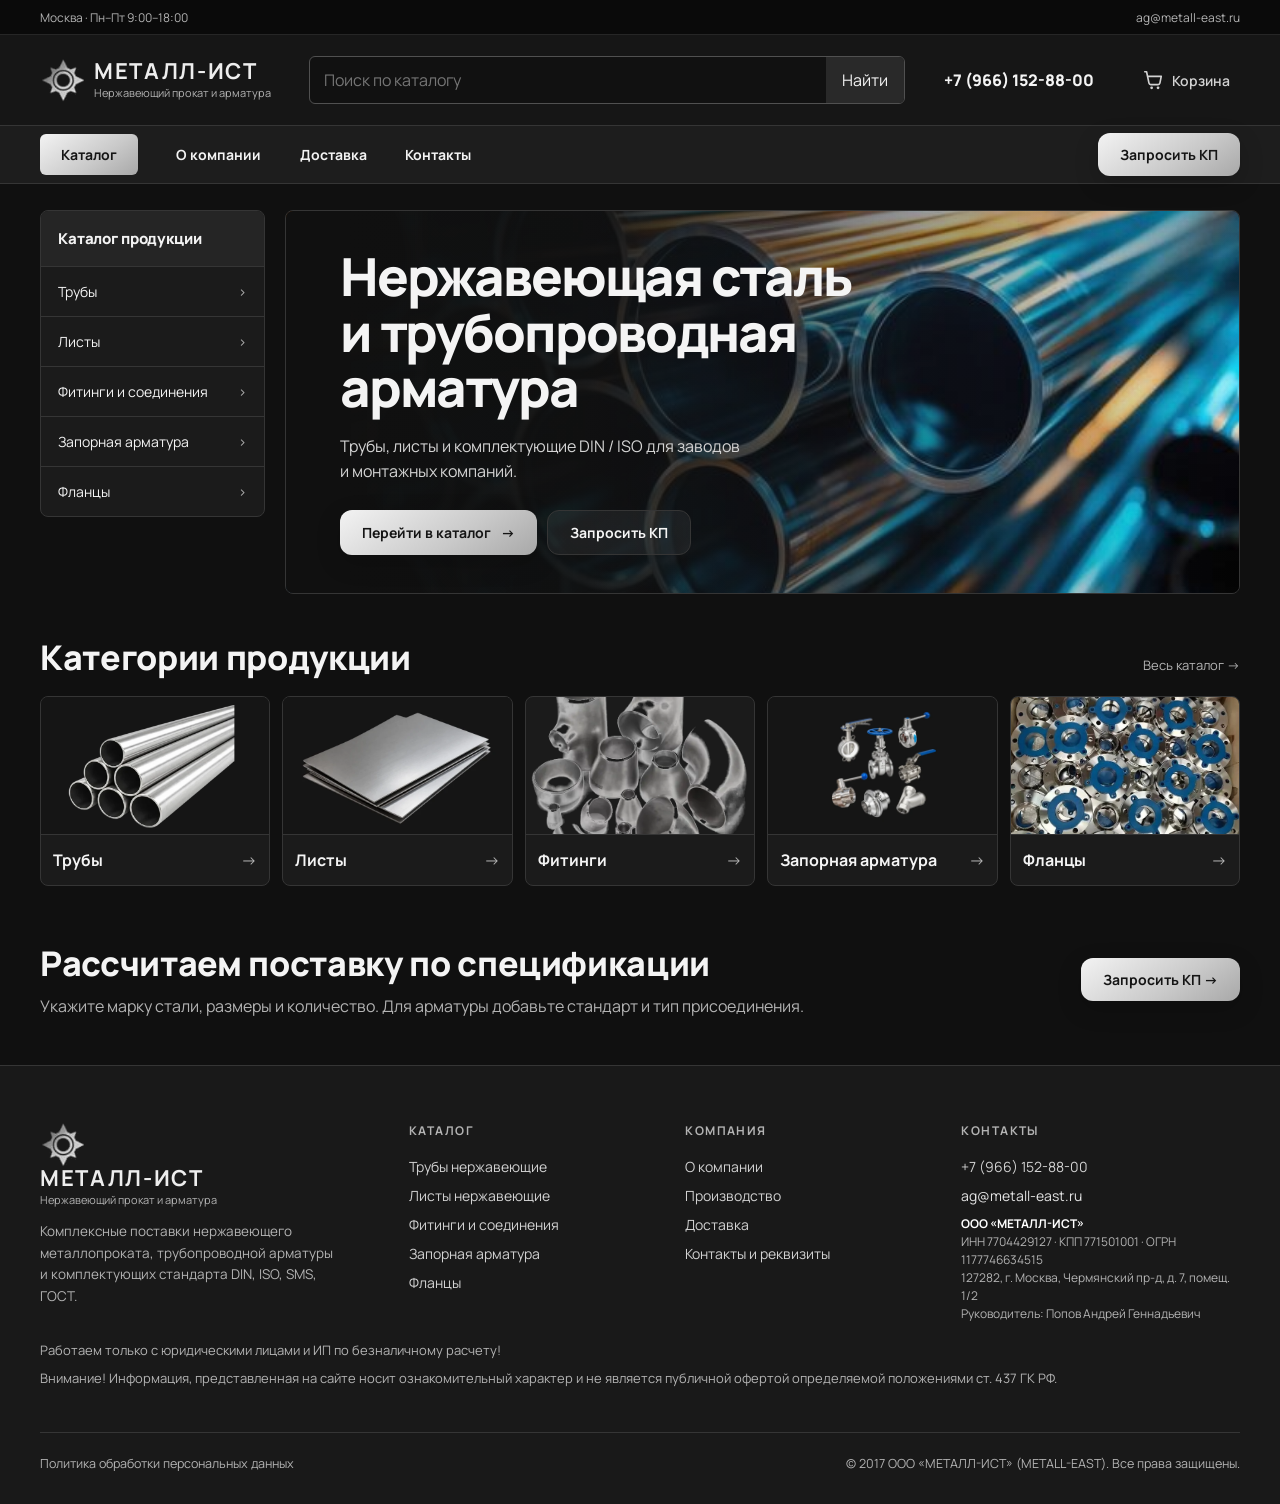
==== index.html @ fb758e83 "Enlarge pipe and sheet photos on homepage cards" ====
<!DOCTYPE html>
<html lang="ru">
<head>
<meta charset="UTF-8">
<meta name="viewport" content="width=device-width, initial-scale=1.0">
<title>МЕТАЛЛ-ИСТ — Нержавеющая сталь и инженерная арматура</title>
<meta name="description" content="Поставки нержавеющей стали, трубопроводной арматуры и комплектующих от ведущих производителей. Широкий ассортимент, стабильные поставки.">
<link rel="preconnect" href="https://fonts.googleapis.com">
<link href="https://fonts.googleapis.com/css2?family=Inter:wght@400;500;600;700;800&family=Manrope:wght@400;500;600;700;800&display=swap" rel="stylesheet">
<link rel="stylesheet" href="css/style.css?v=range-photos-32">
</head>
<body>
<div id="site-header"></div>

<main class="home">
  <div class="container home-top">
    <aside class="category-menu" aria-label="Разделы каталога">
      <h2>Каталог продукции</h2>
      <a href="catalog.html?cat=truby">Трубы <span>›</span></a>
      <a href="catalog.html?cat=listy">Листы <span>›</span></a>
      <a href="catalog.html?cat=fitingi">Фитинги и соединения <span>›</span></a>
      <a href="catalog.html?cat=krany">Запорная арматура <span>›</span></a>
      <a href="catalog.html?cat=flantsy">Фланцы <span>›</span></a>
    </aside>
    <section class="steel-hero">
      <div class="steel-hero-copy">
        <h1>Нержавеющая сталь и трубопроводная арматура</h1>
        <p>Трубы, листы и комплектующие DIN / ISO для заводов и монтажных компаний.</p>
        <div class="steel-actions">
          <a class="btn btn-blue" href="catalog.html">Перейти в каталог <span aria-hidden="true">→</span></a>
          <button class="btn btn-ghost" type="button" data-modal>Запросить КП</button>
        </div>
      </div>
    </section>
  </div>

  <section class="container range" aria-labelledby="range-title">
    <div class="range-head"><h2 id="range-title">Категории продукции</h2><a href="catalog.html">Весь каталог →</a></div>
    <div class="range-grid">
      <a href="catalog.html?cat=truby"><div class="range-photo range-photo-tubes"><img src="img/tube-welded.webp" alt=""></div><strong>Трубы</strong><span>→</span></a>
      <a href="catalog.html?cat=listy"><div class="range-photo range-photo-sheets"><img src="img/stainless-sheets.webp" alt=""></div><strong>Листы</strong><span>→</span></a>
      <a href="catalog.html?cat=fitingi"><img src="img/cat-fittings.png" alt=""><strong>Фитинги</strong><span>→</span></a>
      <a href="catalog.html?cat=krany"><img src="img/shutoff-valves-collage.webp" alt="" style="object-fit:contain;background:#151515"><strong>Запорная арматура</strong><span>→</span></a>
      <a href="catalog.html?cat=flantsy"><img src="img/cat-flanges.jpg" alt=""><strong>Фланцы</strong><span>→</span></a>
    </div>
  </section>

  <section class="container home-quote" id="features">
    <div>
      <h2>Рассчитаем поставку по спецификации</h2>
      <p>Укажите марку стали, размеры и количество. Для арматуры добавьте стандарт и тип присоединения.</p>
    </div>
    <button type="button" class="btn btn-blue" data-modal>Запросить КП →</button>
  </section>
</main>

<div id="site-footer"></div>
<script src="js/data.js?v=sheet-photos-31"></script>
<script src="js/layout.js?v=consent-19"></script>
<script src="js/main.js?v=consent-19"></script>
</body>
</html>
---- css/style.css ----
:root {
  --bg: #101010;
  --bg2: #191919;
  --panel: #1b1b1b;
  --line: #353535;
  --accent: #e4e4e4;
  --accent-dark: #ababab;
  --text: #f4f4f4;
  --muted: #b3b3b3;
  --radius: 8px;
  --btn-grad: linear-gradient(145deg, #f3f3f3, #c9c9c9 60%, #a8a8a8);
  --btn-text: #151515;
  --glow: rgba(0, 0, 0, .18);
  --glow-hover: rgba(255, 255, 255, .1);
  --card-hover-border: #8e8e8e;
  --hero-glow: rgba(255, 255, 255, .07);
}

/* Базовый сброс */
* { margin: 0; padding: 0; box-sizing: border-box; }
html { scroll-behavior: smooth; }
body {
  font-family: 'Manrope', 'Inter', system-ui, sans-serif;
  background: var(--bg);
  color: var(--text);
  -webkit-font-smoothing: antialiased;
  overflow-x: hidden;
  transition: background-color .3s ease, color .3s ease;
}
a { color: inherit; text-decoration: none; }
ul { list-style: none; }
img { display: block; max-width: 100%; }
.container { max-width: 1400px; margin: 0 auto; padding: 0 40px; }
h1, h2, h3 { font-weight: 800; letter-spacing: -.01em; }

/* ==========================================================================
   HEADER / НАВИГАЦИЯ
   ========================================================================== */
/* Кнопки */
.btn {
  display: inline-flex;
  align-items: center;
  gap: 10px;
  padding: 12px 22px;
  border-radius: 12px;
  font-weight: 700;
  font-size: 14px;
  border: none;
  cursor: pointer;
  transition: transform .2s, box-shadow .2s, background .2s, filter .2s;
  white-space: nowrap;
  font-family: inherit;
}
.btn-blue {
  background: var(--btn-grad);
  color: var(--btn-text);
  box-shadow: 0 8px 24px var(--glow);
}
.btn-blue:hover {
  transform: translateY(-2px);
  box-shadow: 0 12px 32px var(--glow-hover);
  filter: brightness(1.06);
}
.btn-ghost { background: rgba(255, 255, 255, .06); color: var(--text); border: 1px solid var(--line); }
.btn-ghost:hover { background: rgba(255, 255, 255, .12); }
.btn-white { background: #fff; color: #101010; }
.btn-white:hover { transform: translateY(-2px); box-shadow: 0 12px 30px rgba(255, 255, 255, .15); }

/* Корзина */
.cart-link { position: relative; display: flex; align-items: center; gap: 8px; font-size: 14px; font-weight: 600; color: #d2d2d2; padding: 10px; border-radius: 10px; transition: background .2s; }
.cart-link:hover { background: rgba(255, 255, 255, .07); }
.cart-count {
  position: absolute;
  top: 2px; right: 2px;
  min-width: 18px; height: 18px;
  border-radius: 9px;
  background: var(--accent);
  color: var(--btn-text);
  font-size: 11px; font-weight: 800;
  display: flex; align-items: center; justify-content: center;
  padding: 0 5px;
}
.cart-count:empty { display: none; }

/* Типографика страниц */
.page { padding: 46px 0 80px; min-height: 100vh; }
.page-head { margin-bottom: 44px; }
.eyebrow { display: flex; align-items: center; gap: 12px; color: var(--accent); font-size: 13px; font-weight: 700; letter-spacing: .22em; text-transform: uppercase; }
.eyebrow::before { content: ''; width: 34px; height: 2px; background: var(--accent); }
.page-head h1 { font-size: clamp(30px, 3.4vw, 48px); margin-top: 16px; }
.page-head p { color: var(--muted); margin-top: 12px; max-width: 560px; line-height: 1.6; }

.about-visual { position: relative; border-radius: 18px; overflow: hidden; height: 430px; border: 1px solid var(--line); }
.about-visual img { width: 100%; height: 100%; object-fit: cover; }
.about-visual::after { content: ''; position: absolute; inset: 0; background: linear-gradient(120deg, rgba(12, 12, 12, .35), transparent 45%, var(--hero-glow)); }
.about-visual .badge { position: absolute; left: 22px; bottom: 22px; z-index: 2; background: rgba(12, 12, 12, .82); backdrop-filter: blur(8px); border: 1px solid var(--line); border-radius: 12px; padding: 14px 18px; }
.badge b { font-size: 15px; }
.badge span { display: block; font-size: 12px; color: var(--muted); margin-top: 2px; }

/* CTA полоса */
.cta-band { padding: 80px 0; background: linear-gradient(120deg, rgba(255, 255, 255, .10), rgba(255, 255, 255, .02)), var(--bg2); border-top: 1px solid var(--line); border-bottom: 1px solid var(--line); }
.cta-inner { display: flex; align-items: center; justify-content: space-between; gap: 32px; flex-wrap: wrap; }
.cta-inner h2 { font-size: clamp(24px, 2.4vw, 34px); max-width: 520px; line-height: 1.2; }

/* ==========================================================================
   СТРАНИЦА КАТАЛОГА (CATALOG.HTML)
   ========================================================================== */
.products-grid { display: grid; grid-template-columns: repeat(3, 1fr); gap: 20px; }
.product-card { border: 1px solid var(--line); border-radius: var(--radius); background: linear-gradient(160deg, rgba(255, 255, 255, .05), rgba(255, 255, 255, .015)); overflow: hidden; display: flex; flex-direction: column; transition: transform .25s, border-color .25s, box-shadow .25s; }
.product-card:hover { transform: translateY(-4px); border-color: var(--card-hover-border); box-shadow: 0 12px 30px rgba(0, 0, 0, .35); }
.product-card .p-img { height: 200px; display: flex; align-items: center; justify-content: center; background: radial-gradient(300px 140px at 50% 60%, rgba(255, 255, 255, .10), transparent 70%), #10161f; padding: 16px; }
.product-card .p-img img { max-height: 100%; object-fit: contain; border-radius: 8px; }
.product-card .p-img img.photo { object-fit: cover; width: 100%; height: 100%; border-radius: 8px; }
.p-body { padding: 18px; display: flex; flex-direction: column; flex: 1; }
.p-cat { font-size: 11px; color: var(--accent); font-weight: 700; text-transform: uppercase; letter-spacing: .1em; transition: color .3s; }
.p-name { font-size: 16px; font-weight: 700; margin: 8px 0 6px; line-height: 1.3; }
.p-spec { font-size: 13px; color: var(--muted); line-height: 1.5; flex: 1; }
.p-foot { display: flex; align-items: center; justify-content: space-between; margin-top: 16px; gap: 10px; }
.p-price { font-size: 18px; font-weight: 800; white-space: nowrap; }
.p-price small { font-size: 12px; color: var(--muted); font-weight: 600; }
.empty { grid-column: 1/-1; text-align: center; color: var(--muted); padding: 60px 0; font-size: 15px; }

/* ==========================================================================
   КАРТОЧКА ТОВАРА (PRODUCT.HTML)
   ========================================================================== */
.product-layout { display: grid; grid-template-columns: 1fr 1fr; gap: 60px; align-items: start; }
.product-gallery { border: 1px solid var(--line); border-radius: 18px; background: radial-gradient(400px 300px at 50% 55%, rgba(255, 255, 255, .08), transparent 70%), #10161f; height: 440px; display: flex; align-items: center; justify-content: center; padding: 30px; }
.product-gallery img { max-height: 100%; object-fit: contain; border-radius: 12px; }
.product-gallery img.photo { object-fit: cover; width: 100%; height: 100%; }
.product-info .p-cat { font-size: 12px; }
.product-info h1 { font-size: clamp(26px, 2.6vw, 38px); margin: 12px 0 14px; line-height: 1.15; }
.product-info > p { color: var(--muted); line-height: 1.65; font-size: 15px; }
.spec-table { width: 100%; border-collapse: collapse; margin: 26px 0; font-size: 14px; }
.spec-table td { padding: 11px 0; border-bottom: 1px solid var(--line); }
.spec-table td:first-child { color: var(--muted); width: 45%; }
.spec-table td:last-child { font-weight: 600; }
.buy-row { display: flex; align-items: center; gap: 16px; flex-wrap: wrap; }
.qty { display: flex; align-items: center; border: 1px solid var(--line); border-radius: 12px; overflow: hidden; }
.qty button { width: 44px; height: 48px; background: rgba(255, 255, 255, .05); border: none; color: #fff; font-size: 20px; cursor: pointer; transition: background .2s; }
.qty button:hover { background: rgba(255, 255, 255, .12); }
.qty input { width: 54px; text-align: center; background: transparent; border: none; color: #fff; font-size: 16px; font-weight: 700; outline: none; font-family: inherit; }
.product-price { font-size: 32px; font-weight: 800; }
.product-price small { font-size: 14px; color: var(--muted); font-weight: 600; }
.back-link { color: var(--muted); font-size: 14px; display: inline-flex; align-items: center; gap: 8px; margin-bottom: 24px; transition: color .2s; }
.back-link:hover { color: #fff; }

/* ==========================================================================
   КОРЗИНА (CART.HTML)
   ========================================================================== */
.cart-layout { display: grid; grid-template-columns: 1fr 380px; gap: 40px; align-items: start; }
.cart-items { display: flex; flex-direction: column; gap: 16px; }
.cart-item { display: grid; grid-template-columns: 96px 1fr auto; gap: 18px; align-items: center; border: 1px solid var(--line); border-radius: var(--radius); padding: 16px; background: var(--panel); }
.cart-item .ci-img { width: 96px; height: 96px; border-radius: 10px; background: #10161f; display: flex; align-items: center; justify-content: center; overflow: hidden; }
.cart-item .ci-img img { max-width: 86%; max-height: 86%; object-fit: contain; }
.ci-name { font-size: 15px; font-weight: 700; }
.ci-spec { font-size: 12.5px; color: var(--muted); margin-top: 4px; }
.ci-price { font-size: 15px; font-weight: 800; margin-top: 8px; white-space: nowrap; }
.ci-controls { display: flex; align-items: center; gap: 14px; }
.ci-controls .qty button { width: 34px; height: 38px; font-size: 16px; }
.ci-controls .qty input { width: 40px; font-size: 14px; }
.ci-remove { background: none; border: none; color: var(--muted); cursor: pointer; font-size: 13px; text-decoration: underline; margin-top: 8px; }
.ci-remove:hover { color: #ff6b6b; }
.cart-summary { border: 1px solid var(--line); border-radius: var(--radius); padding: 26px; background: var(--panel); position: sticky; top: 104px; }
.cart-summary h3 { font-size: 18px; margin-bottom: 18px; }
.sum-row { display: flex; justify-content: space-between; font-size: 14px; color: #d2d2d2; padding: 9px 0; }
.sum-row.total { border-top: 1px solid var(--line); margin-top: 10px; padding-top: 16px; font-size: 18px; font-weight: 800; color: #fff; }
.cart-empty { text-align: center; padding: 80px 0; color: var(--muted); }
.cart-empty h2 { margin-bottom: 12px; color: #fff; }

/* ==========================================================================
   О КОМПАНИИ (ABOUT.HTML)
   ========================================================================== */
.about-hero { border-radius: 18px; overflow: hidden; position: relative; height: 380px; margin-bottom: 60px; border: 1px solid var(--line); }
.about-hero img { width: 100%; height: 100%; object-fit: cover; }
.about-hero::after { content: ''; position: absolute; inset: 0; background: linear-gradient(90deg, rgba(12, 12, 12, .85) 20%, transparent 70%); }
.about-hero .ah-text { position: absolute; left: 44px; bottom: 44px; z-index: 2; max-width: 520px; }
.about-hero .ah-text h2 { font-size: clamp(26px, 3vw, 40px); line-height: 1.15; }
.about-hero .ah-text p { color: #d2d2d2; margin-top: 12px; line-height: 1.55; font-size: 15px; }
.values-grid { display: grid; grid-template-columns: repeat(3, 1fr); gap: 20px; margin: 56px 0; }
.value-card { border: 1px solid var(--line); border-radius: var(--radius); padding: 28px; background: var(--panel); }
.value-card h3 { font-size: 17px; margin: 16px 0 10px; }
.value-card p { color: var(--muted); font-size: 14px; line-height: 1.6; }
.two-col { display: grid; grid-template-columns: 1fr 1fr; gap: 60px; align-items: center; margin: 56px 0; }
.two-col img { border-radius: 18px; border: 1px solid var(--line); width: 100%; height: 360px; object-fit: cover; }
.two-col h2 { font-size: clamp(24px, 2.4vw, 34px); margin-bottom: 16px; line-height: 1.2; }
.two-col p { color: var(--muted); line-height: 1.65; font-size: 15px; }
.two-col p + p { margin-top: 12px; }

/* ==========================================================================
   КОНТАКТЫ (CONTACTS.HTML)
   ========================================================================== */
.contacts-grid { display: grid; grid-template-columns: 1fr 1fr; gap: 60px; align-items: start; }
.contact-block { border: 1px solid var(--line); border-radius: var(--radius); padding: 26px; background: var(--panel); margin-bottom: 18px; }
.contact-block h3 { font-size: 12px; margin-bottom: 12px; color: var(--muted); text-transform: uppercase; letter-spacing: .08em; }
.contact-block p, .contact-block a { font-size: 16px; font-weight: 600; line-height: 1.7; display: block; transition: color .2s; }
.contact-block a:hover { color: var(--accent); }
.requisites { font-size: 13px; color: var(--muted); line-height: 1.9; }
.form-card { border: 1px solid var(--line); border-radius: var(--radius); padding: 30px; background: var(--panel); }
.form-card h3 { font-size: 20px; margin-bottom: 6px; }
.form-card > p { color: var(--muted); font-size: 14px; margin-bottom: 20px; }
.field { margin-bottom: 14px; }
.field input, .field textarea { width: 100%; background: rgba(255, 255, 255, .05); border: 1px solid var(--line); border-radius: 10px; padding: 13px 16px; color: var(--text); font-size: 14px; font-family: inherit; outline: none; transition: border-color .2s; }
.field input:focus, .field textarea:focus { border-color: var(--accent); }
.form-note { font-size: 12px; color: var(--muted); margin-top: 12px; line-height: 1.5; }
.form-success { display: none; text-align: center; padding: 20px 0; }
.form-success b { display: block; font-size: 20px; margin: 14px 0 8px; }
.form-success p { color: var(--muted); font-size: 14px; }

/* ==========================================================================
   ПОДВАЛ (FOOTER)
   ========================================================================== */
footer { border-top: 1px solid var(--line); background: var(--bg2); padding: 56px 0 32px; transition: background .3s, border-color .3s; }
.footer-grid { display: grid; grid-template-columns: 1.4fr 1fr 1fr 1.2fr; gap: 44px; }
.footer-grid h4 { font-size: 12px; letter-spacing: .12em; text-transform: uppercase; color: var(--muted); margin-bottom: 18px; font-weight: 700; }
.footer-grid a { display: block; color: #d2d2d2; font-size: 14px; margin-bottom: 10px; transition: color .2s; }
.footer-grid a:hover { color: var(--accent); }
.footer-about p { color: var(--muted); font-size: 13.5px; line-height: 1.6; margin-top: 14px; max-width: 300px; }
.footer-bottom { margin-top: 44px; padding-top: 22px; border-top: 1px solid var(--line); display: flex; justify-content: space-between; gap: 16px; flex-wrap: wrap; color: var(--muted); font-size: 12.5px; }

/* ==========================================================================
   МОДАЛКА И TOAST-УВЕДОМЛЕНИЯ
   ========================================================================== */
.modal { position: fixed; inset: 0; z-index: 200; display: flex; align-items: center; justify-content: center; padding: 20px; visibility: hidden; opacity: 0; transition: opacity .25s, visibility .25s; }
.modal.open { visibility: visible; opacity: 1; }
.modal-backdrop { position: absolute; inset: 0; background: rgba(3, 5, 9, .75); backdrop-filter: blur(6px); }
.modal-box { position: relative; width: 100%; max-width: 440px; background: var(--bg2); border: 1px solid var(--line); border-radius: 18px; padding: 34px; transform: translateY(16px); transition: transform .25s, background .3s; }
.modal.open .modal-box { transform: translateY(0); }
.modal-box h3 { font-size: 22px; margin-bottom: 8px; }
.modal-box > p { color: var(--muted); font-size: 14px; margin-bottom: 22px; }
.modal-close { position: absolute; top: 16px; right: 16px; background: none; border: none; color: var(--muted); cursor: pointer; font-size: 22px; line-height: 1; }
.modal-close:hover { color: #fff; }

.toast { position: fixed; bottom: 28px; left: 50%; transform: translate(-50%, 80px); background: var(--bg2); border: 1px solid var(--line); border-radius: 12px; padding: 14px 22px; font-size: 14px; font-weight: 600; z-index: 300; transition: transform .3s; box-shadow: 0 12px 32px rgba(0, 0, 0, .5); }
.toast.show { transform: translate(-50%, 0); }

/* ==========================================================================
   АДАПТИВНОСТЬ ПОД ЭКРАНЫ
   ========================================================================== */
@media (max-width: 1100px) {
  .footer-grid { grid-template-columns: 1fr 1fr; }
  .products-grid { grid-template-columns: repeat(2, 1fr); }
  .cart-layout { grid-template-columns: 1fr; }
  .cart-summary { position: static; }
}

@media (max-width: 820px) {
  .about-grid, .product-layout, .contacts-grid, .two-col { grid-template-columns: 1fr; gap: 36px; }
  .values-grid { grid-template-columns: 1fr; }
  .container { padding: 0 20px; }
}

@media (max-width: 560px) {
  .footer-grid { grid-template-columns: 1fr; }
  .products-grid { grid-template-columns: 1fr; }
  .cart-item { grid-template-columns: 72px 1fr; }
  .ci-controls { grid-column: 1/-1; justify-content: space-between; }
}

.site-header { background: #161616; }
.service-bar { background: #0a0a0a; border-bottom: 1px solid #262626; }
.service-inner, .brand-row, .nav-row { display: flex; align-items: center; }
.service-inner { justify-content: space-between; min-height: 34px; font-size: 12px; color: var(--muted); }
.brand-row { min-height: 90px; gap: clamp(14px, 3vw, 40px); }
.logo { display: inline-flex; align-items: center; gap: 10px; flex-shrink: 0; }
.logo-mark { width: 44px; height: auto; }
.brand-name { display: grid; gap: 3px; }
.brand-name b { color: #ededed; font-size: 22px; line-height: 1; letter-spacing: .075em; }
.brand-name small { color: var(--muted); font-size: 11px; }
.site-search { display: flex; flex: 1; min-width: 0; border: 1px solid #505050; border-radius: 6px; overflow: hidden; background: #111; }
.site-search:focus-within { outline: 2px solid var(--accent); outline-offset: 2px; }
.site-search input, .site-search button { border: 0; font: inherit; }
.site-search input { min-width: 0; width: 100%; padding: 12px 14px; background: transparent; color: var(--text); }
.site-search input:focus { outline: none; }
.site-search button { padding: 0 16px; background: #292929; color: var(--text); cursor: pointer; }
.sales-phone { white-space: nowrap; font-weight: 800; }
.nav-bar { border-block: 1px solid var(--line); background: #1d1d1d; }
.nav-row { gap: clamp(16px, 3vw, 40px); min-height: 57px; }
.nav-row a { font-size: 14px; font-weight: 700; }
.nav-row a:hover, .range-head a:hover { text-decoration: underline; text-underline-offset: 5px; }
.nav-row .nav-catalog { background: var(--btn-grad); color: var(--btn-text); padding: 11px 21px; border-radius: 6px; }
.nav-row button { margin-left: auto; }
.site-header .cart-link { flex-shrink: 0; }

.home { padding-top: 26px; }
.home-top { display: grid; grid-template-columns: 225px minmax(0, 1fr); gap: 20px; }
.category-menu { border: 1px solid var(--line); border-radius: var(--radius); background: var(--panel); align-self: start; overflow: hidden; }
.category-menu h2 { padding: 17px; font-size: 15px; background: #252525; }
.category-menu a { display: flex; justify-content: space-between; gap: 8px; align-items: center; padding: 15px 17px; border-top: 1px solid var(--line); font-size: 14px; }
.category-menu a:hover { background: #2a2a2a; }
.category-menu a span { color: var(--muted); }
.steel-hero { min-height: 365px; display: grid; align-items: center; position: relative; isolation: isolate; overflow: hidden; border: 1px solid var(--line); border-radius: var(--radius); background: #181818; }
.steel-hero::before { content: ''; position: absolute; inset: 0; z-index: -1; background: linear-gradient(90deg,#101010 6%,rgba(16,16,16,.94) 31%,rgba(16,16,16,.53) 58%,rgba(16,16,16,.02) 100%), url('../img/hero-pipes.jpg') right center / cover no-repeat; }
.steel-hero-copy { max-width: 630px; padding: 38px clamp(22px, 4.2vw, 58px); }
.steel-hero h1 { font-size: clamp(34px, 4.1vw, 58px); line-height: 1.06; letter-spacing: -.04em; }
.steel-hero p { margin-top: 18px; max-width: 410px; color: #d4d4d4; line-height: 1.6; }
.steel-actions { display: flex; flex-wrap: wrap; gap: 10px; margin-top: 25px; }
.range { margin-top: 40px; }
.range-head { display: flex; justify-content: space-between; align-items: baseline; gap: 12px; margin-bottom: 16px; }
.range-head h2, .home-quote h2 { font-size: clamp(22px, 3vw, 34px); }
.range-head a { white-space: nowrap; font-size: 13px; color: var(--muted); }
.range-grid { display: grid; grid-template-columns: repeat(5, minmax(0, 1fr)); gap: 12px; }
.range-grid a { display: grid; grid-template-columns: 1fr auto; align-items: center; overflow: hidden; border: 1px solid var(--line); border-radius: var(--radius); background: var(--panel); }
.range-grid a:hover { border-color: var(--card-hover-border); }
.range-grid img { grid-column: 1 / -1; width: 100%; aspect-ratio: 1.65; object-fit: cover; border-bottom: 1px solid var(--line); }
.range-grid strong { padding: 14px 12px; }
.range-grid span { padding-right: 12px; color: var(--muted); }
.home-quote { display: flex; justify-content: space-between; align-items: center; gap: 20px; padding-block: 32px 46px; margin-top: 22px; }
.home-quote p { margin-top: 8px; color: var(--muted); line-height: 1.55; }

@media (max-width: 940px) {
  .cart-label { display: none; }
  .home-top { grid-template-columns: 190px minmax(0, 1fr); }
  .range-grid { grid-template-columns: repeat(3, minmax(0, 1fr)); }
}
@media (max-width: 690px) {
  .brand-row { display: grid; grid-template-columns: 1fr auto auto; gap: 8px; padding-block: 14px; }
  .brand-name b { font-size: 16px; }
  .brand-name small { display: none; }
  .logo-mark { width: 33px; }
  .sales-phone { font-size: 12px; }
  .site-search { grid-row: 2; grid-column: 1 / -1; }
  .nav-row { flex-wrap: wrap; gap: 12px 16px; padding-block: 10px; }
  .nav-row a { font-size: 12px; }
  .nav-row .nav-catalog { padding: 8px 12px; }
  .nav-row button { display: none; }
  .home-top { display: block; }
  .category-menu { display: none; }
  .steel-hero { min-height: 330px; }
  .steel-hero::before { background-position: center, 65% center; }
  .range-grid { grid-template-columns: repeat(2, minmax(0, 1fr)); }
  .home-quote { align-items: flex-start; flex-direction: column; }
}
@media (max-width: 365px) {
  .brand-row { grid-template-columns: 1fr auto; }
  .sales-phone { display: none; }
  .service-inner { font-size: 10px; }
}

.catalog-page { padding-top: 25px; }
.catalog-crumbs { display: flex; gap: 10px; margin-bottom: 20px; color: var(--muted); font-size: 13px; flex-wrap: wrap; }
.catalog-crumbs a:hover { color: var(--text); }
.catalog-layout { display: grid; grid-template-columns: 235px minmax(0, 1fr); align-items: start; gap: 22px; }
.catalog-sidebar { display: grid; gap: 16px; }
.catalog-sidebar [aria-current="page"], .catalog-types [aria-current="page"] { background: #383838; color: var(--text); font-weight: 800; }
.catalog-sidebar .catalog-subnav { padding: 10px 14px 10px 25px; font-size: 13px; }
.filters { display: grid; gap: 8px; padding: 16px; background: var(--panel); border: 1px solid var(--line); border-radius: var(--radius); }
.filters h2 { font-size: 15px; margin-bottom: 3px; }
.filters label, .catalog-controls label { color: var(--muted); font-size: 12px; }
.filters input, .catalog-page select { min-width: 0; padding: 9px; border: 1px solid #505050; border-radius: 5px; background: #151515; color: var(--text); color-scheme: dark; font: inherit; font-size: 13px; }
.filters button { justify-content: center; margin-top: 6px; padding-inline: 10px; }
.catalog-results .page-head { margin-bottom: 18px; }
.catalog-results .page-head h1 { margin-top: 0; font-size: clamp(27px, 3.3vw, 44px); }
.catalog-results .page-head p { margin-top: 6px; }
.catalog-sections { display: grid; grid-template-columns: repeat(3, minmax(0, 1fr)); gap: 9px; margin-bottom: 20px; }
.catalog-sections:empty { display: none; }
.catalog-types { display: flex; flex-wrap: wrap; }
.catalog-types a { padding: 8px 12px; border: 1px solid var(--line); border-radius: 5px; font-size: 13px; }
.catalog-types a:hover { border-color: var(--card-hover-border); }
.catalog-toolbar, .catalog-controls, .catalog-view { display: flex; align-items: center; gap: 9px; flex-wrap: wrap; }
.catalog-toolbar { justify-content: space-between; padding-block: 10px; border-top: 1px solid var(--line); color: var(--muted); font-size: 13px; }
.catalog-view { gap: 2px; padding: 2px; border: 1px solid var(--line); border-radius: 5px; }
.catalog-view button { color: var(--muted); background: transparent; border: 0; padding: 6px 9px; cursor: pointer; font: inherit; }
.catalog-view [aria-pressed="true"] { background: var(--accent); color: #151515; border-radius: 3px; }
.catalog-results .products-grid { gap: 10px; }
.catalog-results .p-img { background: #151515; }
.catalog-product-details .p-name { display: block; }
.catalog-product-details .p-name:hover { text-decoration: underline; }
.catalog-stock { font-size: 12px; color: var(--muted); margin-top: 6px; }
.catalog-results .p-foot { flex-wrap: wrap; }
.catalog-results .p-foot button { padding: 8px 12px; }
.catalog-results .catalog-list { grid-template-columns: minmax(0, 1fr); }
.catalog-list .product-card { display: grid; grid-template-columns: 116px minmax(0, 1fr); }
.catalog-list .product-card:hover { transform: none; }
.catalog-list .product-card .p-img { height: auto; min-height: 108px; padding: 8px; }
.catalog-list .p-img img { max-height: 105px; }
.catalog-list .p-body { display: grid; grid-template-columns: minmax(0, 1fr) auto; align-items: center; gap: 14px; padding: 12px 16px; }
.catalog-list .p-name { margin-block: 4px; }
.catalog-list .p-foot { justify-content: end; margin-top: 0; }

@media (max-width: 1020px) {
  .catalog-layout { grid-template-columns: 195px minmax(0, 1fr); }
}
@media (max-width: 750px) {
  .catalog-layout { grid-template-columns: minmax(0, 1fr); }
  .catalog-sidebar > .category-menu { display: none; }
  .filters { grid-template-columns: minmax(0, 1fr); }
}
@media (max-width: 540px) {
  .catalog-list .product-card { grid-template-columns: 82px minmax(0, 1fr); }
  .catalog-list .p-body { grid-template-columns: minmax(0, 1fr); gap: 8px; padding: 10px; }
  .catalog-list .p-foot { justify-content: space-between; }
}

.tube-reference-link { margin-bottom: 18px; }
.tube-reference-link a, .tube-reference-source a { text-decoration: underline; text-underline-offset: 4px; }
.tube-reference .page-head { margin-bottom: 24px; }
.tube-picker { grid-template-columns: minmax(0, 2fr) repeat(2, minmax(0, 1fr)) auto; align-items: end; }
.tube-picker label { display: grid; gap: 7px; min-width: 0; }
.tube-picker select { width: 100%; padding: 10px 8px; color: var(--text); background: #151515; border: 1px solid #505050; border-radius: 5px; font: inherit; color-scheme: dark; }
.tube-picker button:disabled { opacity: .5; cursor: default; }
.tube-reference-source { margin: 16px 0; color: var(--muted); font-size: 13px; }
.tube-reference-table caption { padding: 10px 0; text-align: left; font-weight: 700; }
.tube-reference-table th { border-bottom: 1px solid var(--line); text-align: left; padding: 10px; }
.tube-reference-table td { line-height: 1.6; }
@media (max-width: 850px) {
  .tube-picker { grid-template-columns: repeat(2, minmax(0, 1fr)); }
  .tube-picker label:first-child { grid-column: 1 / -1; }
}
@media (max-width: 440px) {
  .tube-picker { grid-template-columns: minmax(0, 1fr); }
}

.catalog-layout[hidden] { display: none; }
.catalog-overview-heading { display: flex; justify-content: space-between; align-items: center; gap: 12px; margin-bottom: 24px; }
.catalog-overview-heading h1 { font-size: clamp(34px, 4vw, 54px); line-height: 1.05; }
.catalog-overview-grid { display: grid; grid-template-columns: repeat(3, minmax(0, 1fr)); gap: 16px; }
.catalog-category { display: grid; grid-template-columns: minmax(0, 1fr) auto; align-items: start; gap: 14px; padding: 22px; border: 1px solid var(--line); border-radius: var(--radius); background: var(--panel); }
.catalog-category:hover { border-color: var(--card-hover-border); }
.catalog-category h2 { font-size: 19px; line-height: 1.25; }
.catalog-category-content p { margin: 5px 0 13px; color: var(--muted); font-size: 12px; }
.catalog-category ul { display: grid; gap: 7px; font-size: 14px; color: var(--muted); }
.catalog-category a:hover { color: var(--text); text-decoration: underline; text-underline-offset: 4px; }
.catalog-category-photo img { width: clamp(62px, 7vw, 96px); height: auto; aspect-ratio: 1; object-fit: cover; border-radius: 50%; border: 1px solid var(--line); }
.catalog-size-link { display: flex; justify-content: space-between; align-items: center; gap: 14px; margin-top: 18px; padding: 18px 22px; border: 1px solid var(--line); border-radius: var(--radius); background: var(--bg2); }
.catalog-size-link:hover { border-color: var(--card-hover-border); }
.catalog-size-link small { display: block; margin-top: 5px; color: var(--muted); }
@media (max-width: 1020px) { .catalog-overview-grid { grid-template-columns: repeat(2, minmax(0, 1fr)); } }
@media (max-width: 620px) {
  .catalog-overview-grid { grid-template-columns: minmax(0, 1fr); }
  .catalog-category { padding: 18px; }
  .catalog-category-photo img { width: 76px; }
  .catalog-overview-heading .btn { padding: 8px 11px; }
}

.catalog-folders-only .filters,
.catalog-folders-only .catalog-toolbar,
.catalog-folders-only .products-grid { display: none; }

.catalog-folders.catalog-overview-grid { gap: 12px; }
.catalog-folder {
  display: grid;
  grid-template-columns: auto minmax(0, 1fr) auto;
  align-items: center;
  gap: 12px;
  min-height: 88px;
  padding: 16px;
  background: var(--panel);
  border: 1px solid var(--line);
  border-radius: var(--radius);
}
.catalog-folder:hover, .catalog-folder:focus-visible { border-color: var(--card-hover-border); }
.catalog-folder svg, .catalog-folder span { color: var(--muted); }
.catalog-folder strong { font-size: 14px; line-height: 1.35; }

.catalog-nav-toggle {
  display: flex;
  justify-content: space-between;
  align-items: center;
  gap: 8px;
  width: 100%;
  padding: 15px 17px;
  border: 0;
  border-top: 1px solid var(--line);
  background: transparent;
  color: inherit;
  font: inherit;
  font-size: 14px;
  font-weight: 500;
  text-align: left;
  cursor: pointer;
}
.catalog-nav-toggle.is-current { background: #383838; font-weight: 800; }
.catalog-nav-toggle:hover { background: #444; }
.catalog-nav-toggle span { color: var(--muted); }
.catalog-nav-toggle[aria-expanded="true"] span { transform: rotate(90deg); }
.catalog-nav-subfolders[hidden] { display: none; }

.nav-row { position: relative; }
.nav-catalog-wrap { display: flex; align-items: center; align-self: stretch; }
.nav-catalog-panel {
  position: absolute;
  z-index: 20;
  top: 100%;
  left: 16px;
  right: 16px;
  max-height: min(65vh, 540px);
  overflow: auto;
  padding: 20px;
  background: #1d1d1d;
  border: 1px solid var(--line);
  border-radius: 8px;
  box-shadow: 0 12px 24px #0008;
}
.nav-catalog-panel[hidden] { display: none; }
.nav-catalog-grid { display: grid; grid-template-columns: repeat(5, minmax(0, 1fr)); gap: 18px; }
.nav-catalog-group ul { display: grid; gap: 9px; margin: 12px 0 0; padding: 0; list-style: none; }
.nav-catalog-group li a { color: var(--muted); font-weight: 500; }
.nav-catalog-all { display: inline-block; margin-top: 18px; }
@media (max-width: 940px) {
  .nav-catalog-grid { grid-template-columns: repeat(3, minmax(0, 1fr)); }
}
@media (max-width: 600px) {
  .nav-catalog-grid { grid-template-columns: repeat(2, minmax(0, 1fr)); }
  .nav-catalog-panel { padding: 14px; }
}

.personal-consent { margin: 12px 0; color: var(--muted); font-size: 13px; line-height: 1.5; }
.personal-consent label { display: flex; align-items: flex-start; gap: 8px; margin-bottom: 4px; color: var(--text); }
.personal-consent input { flex: 0 0 auto; margin-top: 3px; }
.personal-consent a, .personal-document a { text-decoration: underline; text-underline-offset: 3px; }
.personal-document p { max-width: 78ch; margin-bottom: 16px; line-height: 1.65; }
.modal-box { max-height: calc(100dvh - 40px); overflow-y: auto; }
.footer-notices { display: grid; gap: 8px; margin: 18px 0; color: var(--muted); font-size: 13px; line-height: 1.5; }

.catalog-folder-photo { width: 62px; height: 58px; object-fit: contain; }
.range-grid .range-photo {
  grid-column: 1 / -1;
  aspect-ratio: 1.65;
  overflow: hidden;
  background: #151515;
  border-bottom: 1px solid var(--line);
}
.range-grid .range-photo img {
  display: block;
  height: 100%;
  object-fit: contain;
  border-bottom: 0;
}
.range-photo-tubes img { transform: translate(-6%, -6%) scale(1.35); }
.range-photo-sheets img { transform: scale(1.35); }
.product-card .p-img:has(img[src^="img/tube-"]),
.product-gallery:has(img[src^="img/tube-"], img[src="img/stainless-sheets.webp"]),
.cart-item .ci-img:has(img[src^="img/tube-"], img[src="img/stainless-sheets.webp"]) { background: #151515; }

.catalog-folder-with-photo { grid-template-columns: minmax(0, 1fr) auto; }
.catalog-folder-with-photo .catalog-folder-photo {
  grid-column: 1 / -1;
  width: 100%;
  height: 155px;
  background: #151515;
  border-radius: 6px;
}
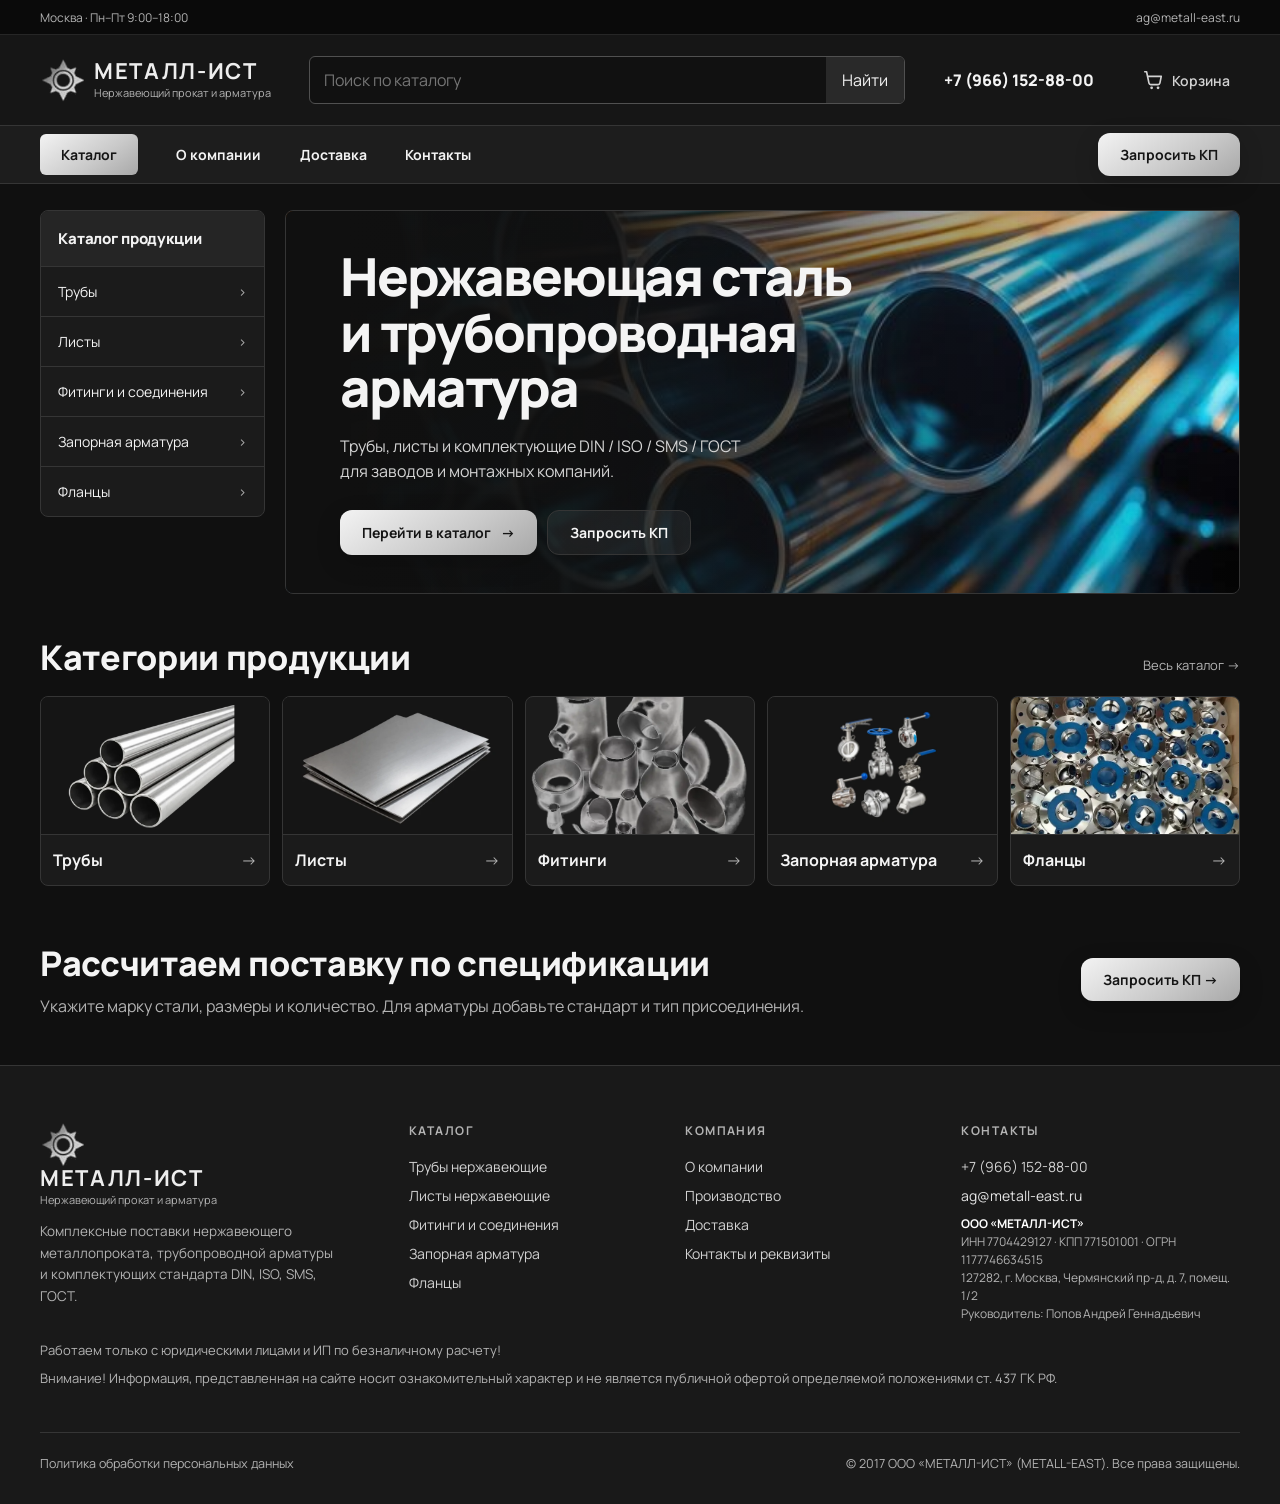
==== commit 8f605e6d: "Update homepage standards in hero description" ====
--- a/index.html
+++ b/index.html
@@ -25,7 +25,7 @@
     <section class="steel-hero">
       <div class="steel-hero-copy">
         <h1>Нержавеющая сталь и трубопроводная арматура</h1>
-        <p>Трубы, листы и комплектующие DIN / ISO для заводов и монтажных компаний.</p>
+        <p>Трубы, листы и комплектующие DIN / ISO / SMS / ГОСТ для заводов и монтажных компаний.</p>
         <div class="steel-actions">
           <a class="btn btn-blue" href="catalog.html">Перейти в каталог <span aria-hidden="true">→</span></a>
           <button class="btn btn-ghost" type="button" data-modal>Запросить КП</button>
@@ -55,7 +55,7 @@
 </main>
 
 <div id="site-footer"></div>
-<script src="js/data.js?v=sheet-photos-31"></script>
+<script src="js/data.js?v=perforated-collage-36"></script>
 <script src="js/layout.js?v=consent-19"></script>
 <script src="js/main.js?v=consent-19"></script>
 </body>
--- a/css/style.css
+++ b/css/style.css
@@ -529,8 +529,8 @@
 .range-photo-tubes img { transform: translate(-6%, -6%) scale(1.35); }
 .range-photo-sheets img { transform: scale(1.35); }
 .product-card .p-img:has(img[src^="img/tube-"]),
-.product-gallery:has(img[src^="img/tube-"], img[src="img/stainless-sheets.webp"]),
-.cart-item .ci-img:has(img[src^="img/tube-"], img[src="img/stainless-sheets.webp"]) { background: #151515; }
+.product-gallery:has(img[src^="img/tube-"], img[src^="img/stainless-sheets"]),
+.cart-item .ci-img:has(img[src^="img/tube-"], img[src^="img/stainless-sheets"]) { background: #151515; }
 
 .catalog-folder-with-photo { grid-template-columns: minmax(0, 1fr) auto; }
 .catalog-folder-with-photo .catalog-folder-photo {
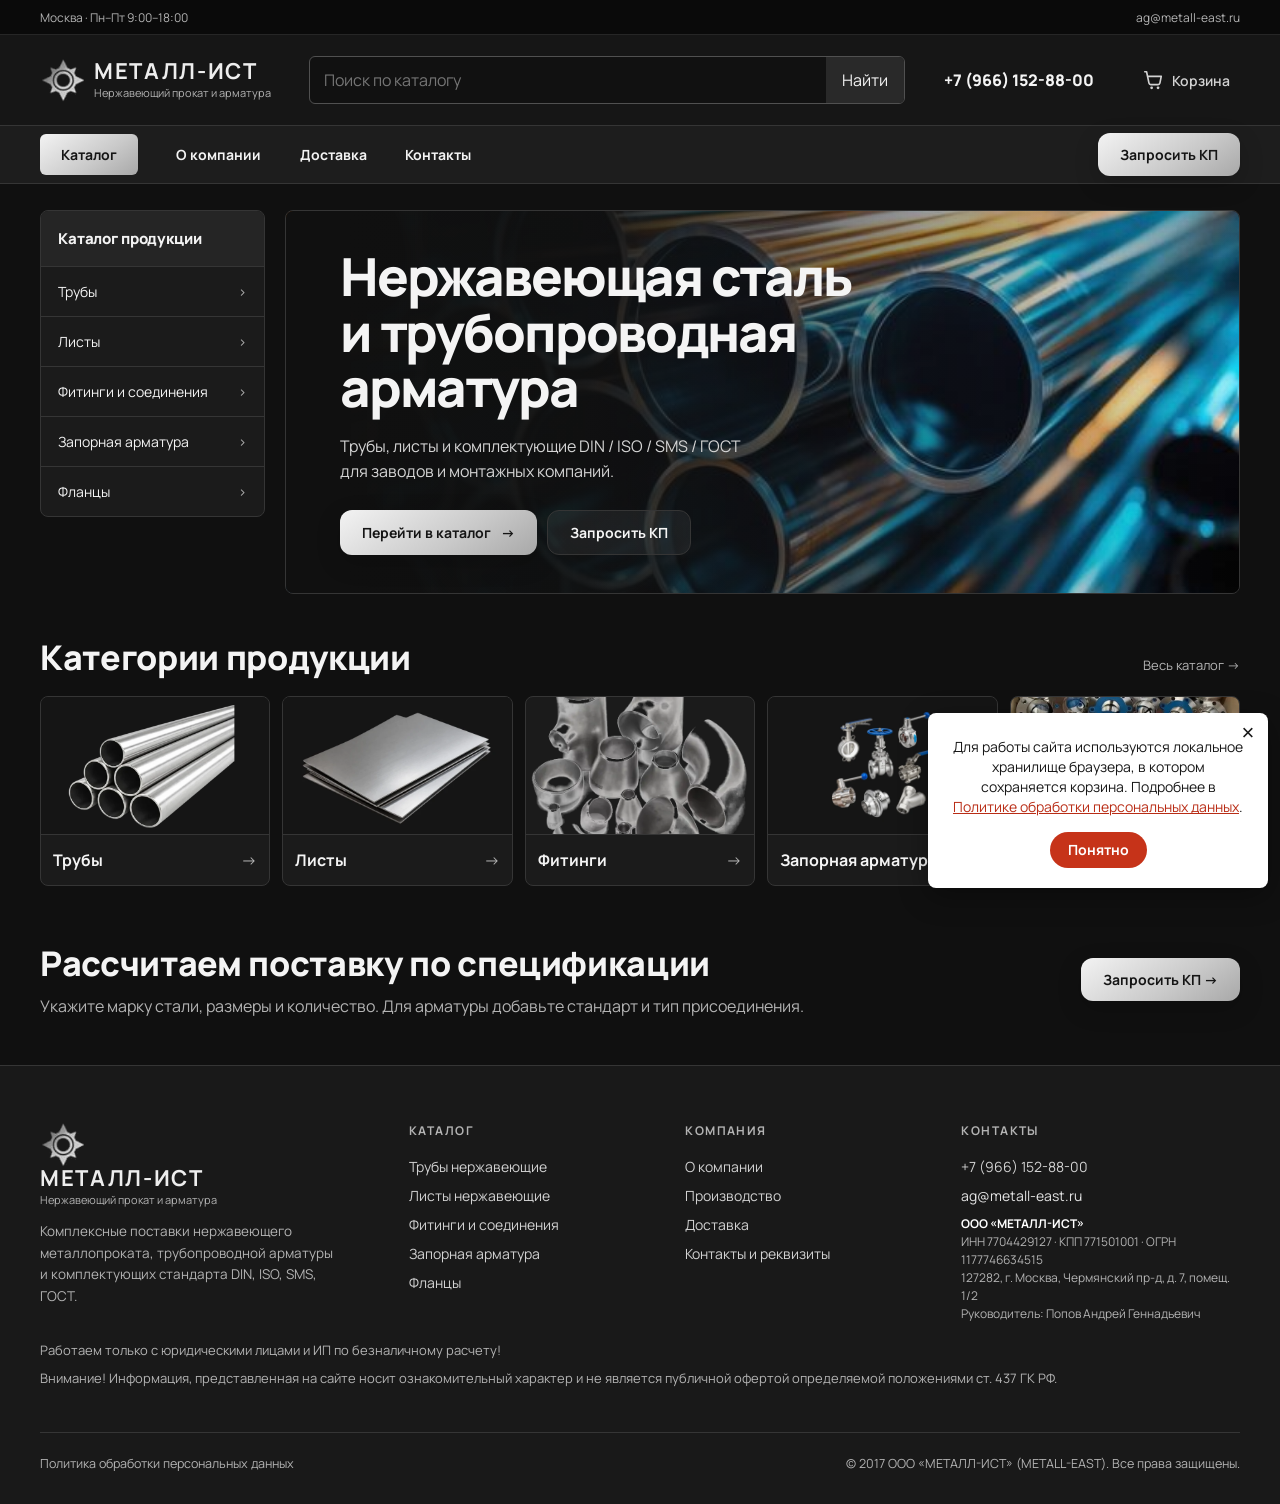
==== commit d71a59e6: "Add dismissible browser storage notice to all pages" ====
--- a/index.html
+++ b/index.html
@@ -7,7 +7,7 @@
 <meta name="description" content="Поставки нержавеющей стали, трубопроводной арматуры и комплектующих от ведущих производителей. Широкий ассортимент, стабильные поставки.">
 <link rel="preconnect" href="https://fonts.googleapis.com">
 <link href="https://fonts.googleapis.com/css2?family=Inter:wght@400;500;600;700;800&family=Manrope:wght@400;500;600;700;800&display=swap" rel="stylesheet">
-<link rel="stylesheet" href="css/style.css?v=range-photos-32">
+<link rel="stylesheet" href="css/style.css?v=cookie-notice-39">
 </head>
 <body>
 <div id="site-header"></div>
@@ -56,7 +56,7 @@
 
 <div id="site-footer"></div>
 <script src="js/data.js?v=perforated-collage-36"></script>
-<script src="js/layout.js?v=consent-19"></script>
+<script src="js/layout.js?v=cookie-notice-39"></script>
 <script src="js/main.js?v=consent-19"></script>
 </body>
 </html>
--- a/css/style.css
+++ b/css/style.css
@@ -540,3 +540,43 @@
   background: #151515;
   border-radius: 6px;
 }
+
+.cookie-notice {
+  position: fixed;
+  right: max(12px, env(safe-area-inset-right));
+  bottom: max(12px, env(safe-area-inset-bottom));
+  z-index: 100;
+  width: min(340px, calc(100% - 24px));
+  padding: 24px 24px 20px;
+  border-radius: 8px;
+  background: #fff;
+  color: #171717;
+  text-align: center;
+  font-size: 14px;
+  line-height: 1.45;
+  box-shadow: 0 8px 30px #0005;
+}
+.cookie-notice a { color: #b92d16; text-decoration: underline; }
+.cookie-notice-close {
+  position: absolute;
+  top: 4px;
+  right: 4px;
+  width: 32px;
+  height: 32px;
+  border: 0;
+  background: transparent;
+  color: inherit;
+  font-size: 22px;
+  cursor: pointer;
+}
+.cookie-notice-ok {
+  margin-top: 14px;
+  padding: 8px 18px;
+  border: 0;
+  border-radius: 24px;
+  background: #c63319;
+  color: #fff;
+  font: inherit;
+  font-weight: 700;
+  cursor: pointer;
+}
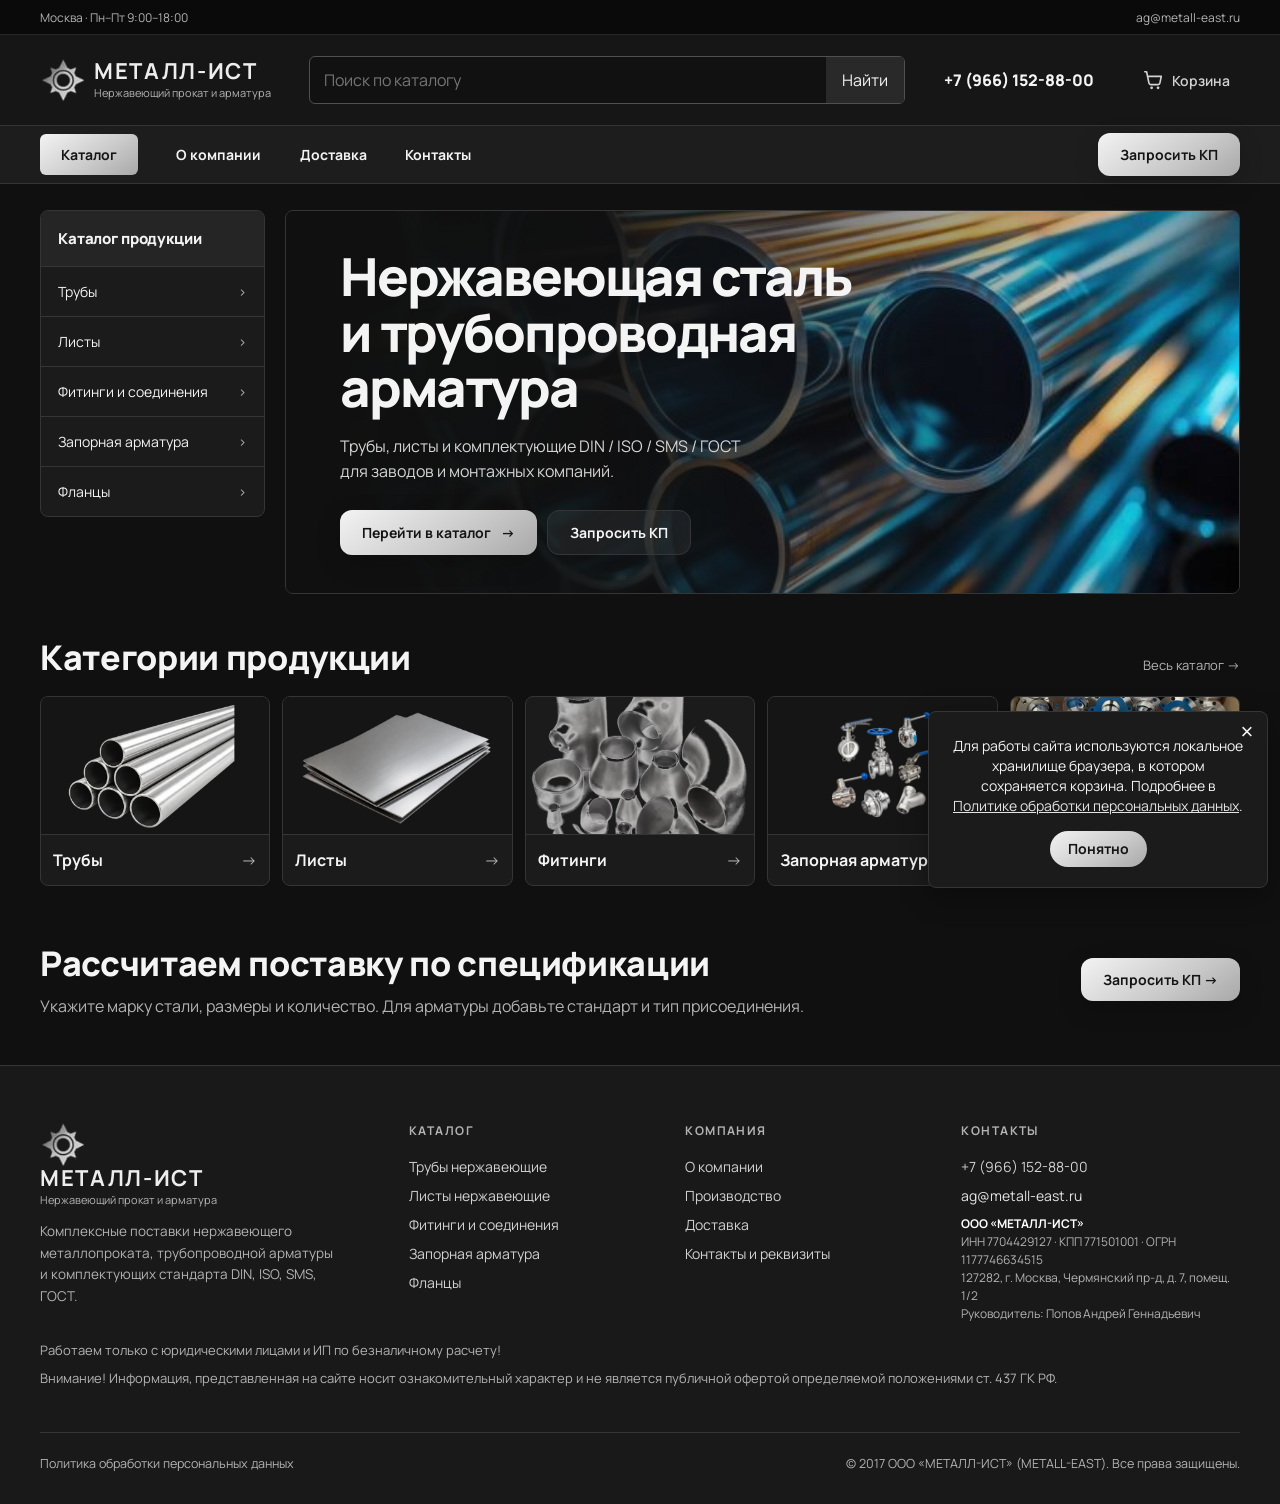
==== commit 4dd15f2a: "Match browser storage notice to storefront colors" ====
--- a/index.html
+++ b/index.html
@@ -7,7 +7,7 @@
 <meta name="description" content="Поставки нержавеющей стали, трубопроводной арматуры и комплектующих от ведущих производителей. Широкий ассортимент, стабильные поставки.">
 <link rel="preconnect" href="https://fonts.googleapis.com">
 <link href="https://fonts.googleapis.com/css2?family=Inter:wght@400;500;600;700;800&family=Manrope:wght@400;500;600;700;800&display=swap" rel="stylesheet">
-<link rel="stylesheet" href="css/style.css?v=cookie-notice-39">
+<link rel="stylesheet" href="css/style.css?v=notice-theme-40">
 </head>
 <body>
 <div id="site-header"></div>
--- a/css/style.css
+++ b/css/style.css
@@ -548,15 +548,16 @@
   z-index: 100;
   width: min(340px, calc(100% - 24px));
   padding: 24px 24px 20px;
-  border-radius: 8px;
-  background: #fff;
-  color: #171717;
+  border: 1px solid var(--line);
+  border-radius: var(--radius);
+  background: var(--panel);
+  color: var(--text);
   text-align: center;
   font-size: 14px;
   line-height: 1.45;
   box-shadow: 0 8px 30px #0005;
 }
-.cookie-notice a { color: #b92d16; text-decoration: underline; }
+.cookie-notice a { color: var(--accent); text-decoration: underline; }
 .cookie-notice-close {
   position: absolute;
   top: 4px;
@@ -574,8 +575,8 @@
   padding: 8px 18px;
   border: 0;
   border-radius: 24px;
-  background: #c63319;
-  color: #fff;
+  background: var(--btn-grad);
+  color: var(--btn-text);
   font: inherit;
   font-weight: 700;
   cursor: pointer;
